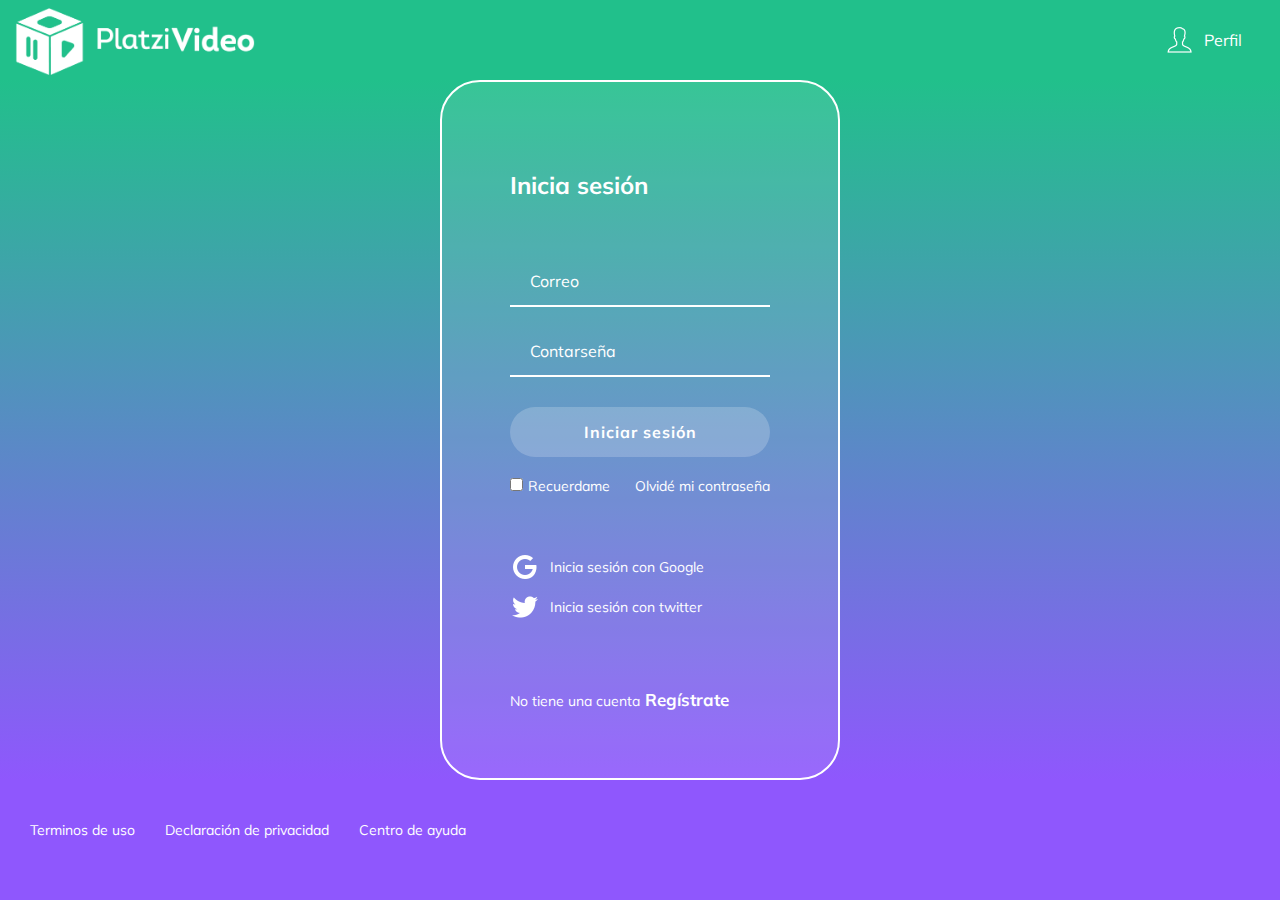
==== html/login.html @ e2fe8d7d "fin de proyecto y la pantalla de inicio de siesión" ====
<!DOCTYPE html>
<html lang="en">
  <head>
    <meta charset="UTF-8">
    <meta http-equiv="X-UA-Compatible" content="IE=edge">
    <meta name="viewport" content="width=device-width, initial-scale=1.0">
    <title>Document</title>
    <link rel="stylesheet" href="../css/frontend.css">
    <link rel="preconnect" href="https://fonts.googleapis.com">
    <link href="https://fonts.googleapis.com/css2?family=Mulish:wght@300;500;600&amp;display=swap" rel="stylesheet">
  </head>
  <body></body>
  <header class="header header__verde"><img class="header__img" src="../images/logo-platzi-video-BW2.png"/>
    <div class="header__menu">
      <div class="header__menu--profile"><img src="../images/icons8-usuario-30.png" alt=""/>
        <p>Perfil</p>
      </div>
      <div class="lista">
        <ul>
          <li><a href="/">Cuenta</a></li>
          <li><a href="/">Cerrar sesión</a></li>
        </ul>
      </div>
    </div>
  </header>
  <section class="login">
    <section class="login__container"> 
      <h2>Inicia sesión</h2>
      <form class="login__container--form">
        <input class="input__login" type="text" placeholder="Correo">
        <input class="input__login" type="password" placeholder="Contarseña">
        <button class="button">Iniciar sesión</button>
        <div class="login__container--remember-me">
          <label>
            <input type="checkbox" name="" id="cbox1" value="Checkbox"><span>Recuerdame</span>
          </label><a href="/">Olvidé mi contraseña</a>
        </div>
      </form>
      <section class="login__container--social-media">
        <div><img src="../images/icons8-logo-de-google-30.png" alt="Google"><span>Inicia sesión con Google</span></div>
        <div><img src="../images/icons8-twitter-30.png" alt="Google"><span>Inicia sesión con twitter</span></div>
      </section>
      <p class="login__container--register">No tiene una cuenta<a href="">Regístrate</a></p>
    </section>
  </section>
  <footer class="footer"><a href="/">Terminos de uso</a><a href="/">Declaración de privacidad</a><a href="/">Centro de ayuda</a></footer>
</html>
---- css/frontend.css ----
* {
  margin: 0;
  -webkit-box-sizing: border-box;
          box-sizing: border-box;
}

body {
  background-color: #8f57fd;
  font-family: "Mulish", sans-serif;
}

.header__purpura {
  background-color: #8f57fd;
  width: 100%;
  height: 80px;
  display: -webkit-box;
  display: -ms-flexbox;
  display: flex;
  -webkit-box-pack: justify;
      -ms-flex-pack: justify;
          justify-content: space-between;
  -webkit-box-align: center;
      -ms-flex-align: center;
          align-items: center;
}

.header__verde {
  background-color: #21c08b;
  width: 100%;
  height: 80px;
  display: -webkit-box;
  display: -ms-flexbox;
  display: flex;
  -webkit-box-pack: justify;
      -ms-flex-pack: justify;
          justify-content: space-between;
  -webkit-box-align: center;
      -ms-flex-align: center;
          align-items: center;
}

.header__img {
  margin-top: 3px;
  margin-left: 10px;
  width: 250px;
}

.header__menu {
  margin-right: 30px;
}
.header__menu--profile {
  display: -webkit-box;
  display: -ms-flexbox;
  display: flex;
  margin-right: 8px;
  -webkit-box-align: center;
      -ms-flex-align: center;
          align-items: center;
  color: #ffffff;
}
.header__menu--profile img {
  margin-right: 10px;
}
.header__menu ul {
  display: none;
  list-style: none;
  padding: 0;
  position: absolute;
  width: 100px;
  text-align: right;
  margin: 0px 0px 0px -14px;
}
.header__menu li {
  margin: 10px 0px;
}
.header__menu li a {
  text-decoration: none;
  color: #ffffff;
}
.header__menu li a:hover {
  text-decoration: underline;
}
.header__menu:hover ul, .header__menu ul:hover {
  display: block;
}

.main {
  margin-top: 70px;
  height: 170px;
  -webkit-box-pack: center;
      -ms-flex-pack: center;
          justify-content: center;
}
.main__title {
  color: #ffffff;
  font-size: 25px;
  margin-bottom: 20px;
  display: -webkit-box;
  display: -ms-flexbox;
  display: flex;
  -webkit-box-orient: vertical;
  -webkit-box-direction: normal;
      -ms-flex-direction: column;
          flex-direction: column;
  -webkit-box-pack: center;
      -ms-flex-pack: center;
          justify-content: center;
  -webkit-box-align: center;
      -ms-flex-align: center;
          align-items: center;
}

.input {
  display: -webkit-box;
  display: -ms-flexbox;
  display: flex;
  -ms-grid-column-align: center;
      justify-self: center;
  background-color: rgba(255, 255, 255, 0.1);
  border: 2px solid #ffffff;
  border-radius: 25px;
  color: #ffffff;
  font-family: "Mulish", sans-serif;
  font-size: 16px;
  height: 50px;
  margin: 0 auto;
  padding: 0px 20px;
  width: 70%;
  outline: none;
}

::-webkit-input-placeholder {
  color: #ffffff;
}

::-moz-placeholder {
  color: #ffffff;
}

:-ms-input-placeholder {
  color: #ffffff;
}

::-ms-input-placeholder {
  color: #ffffff;
}

::placeholder {
  color: #ffffff;
}

::-webkit-scrollbar {
  display: none;
}

.carousel {
  width: 100%;
  overflow: scroll;
  padding: 30px;
  position: relative;
}
.carousel span {
  color: #ffffff;
}
.carousel__container {
  white-space: nowrap;
  margin: 70px 0px;
  padding-bottom: 10px;
}
.carousel-item {
  background-color: palevioletred;
  width: 200px;
  height: 250px;
  border-radius: 20px;
  overflow: hidden;
  margin-right: 10px;
  display: inline-block;
  cursor: pointer;
  -webkit-transition: 450ms all;
  transition: 450ms all;
  -webkit-transform-origin: center left;
          transform-origin: center left;
  position: relative;
}
.carousel-item:hover ~ .carousel-item {
  -webkit-transform: translate3d(100px, 0, 0);
          transform: translate3d(100px, 0, 0);
}
.carousel__container:hover .carousel-item {
  opacity: 0.3;
}
.carousel__container:hover .carousel-item:hover {
  -webkit-transform: scale(1.5);
          transform: scale(1.5);
  opacity: 1;
}
.carousel-item__img {
  width: 200px;
  height: 250px;
  -o-object-fit: cover;
     object-fit: cover;
}
.carousel-item__details {
  background: -webkit-gradient(linear, left bottom, left top, from(rgba(0, 0, 0, 0.9)), to(rgba(0, 0, 0, 0)));
  background: linear-gradient(to top, rgba(0, 0, 0, 0.9) 0%, rgba(0, 0, 0, 0) 100%);
  font-size: 10px;
  opacity: 0;
  -webkit-transition: 450ms opacity;
  transition: 450ms opacity;
  padding: 180px 10px 10px 10px;
  position: absolute;
  top: 0px;
  left: 0;
  right: 0;
  bottom: 0;
}
.carousel-item__details div img {
  width: 25px;
}
.carousel-item__details p {
  color: #ffffff;
}
.carousel-item__details:hover {
  opacity: 1;
}

.login {
  background: -webkit-gradient(linear, left top, left bottom, from(#21c08b), to(#8f57fd));
  background: linear-gradient(#21c08b, #8f57fd);
  display: -webkit-box;
  display: -ms-flexbox;
  display: flex;
  -webkit-box-align: center;
      -ms-flex-align: center;
          align-items: center;
  -webkit-box-pack: center;
      -ms-flex-pack: center;
          justify-content: center;
  -webkit-box-orient: vertical;
  -webkit-box-direction: normal;
      -ms-flex-direction: column;
          flex-direction: column;
  padding: 0px 30px;
  min-height: calc(80vh - 200px);
  min-width: 30%;
}
.login__container {
  background-color: rgba(255, 255, 255, 0.1);
  border: 2px solid #ffffff;
  border-radius: 40px;
  color: #ffffff;
  padding: 60px 68px 40px;
  min-height: 700px;
  width: 400px;
  display: -webkit-box;
  display: -ms-flexbox;
  display: flex;
  -webkit-box-orient: vertical;
  -webkit-box-direction: normal;
      -ms-flex-direction: column;
          flex-direction: column;
  -ms-flex-pack: distribute;
      justify-content: space-around;
}
.login__container--form {
  display: -webkit-box;
  display: -ms-flexbox;
  display: flex;
  -webkit-box-orient: vertical;
  -webkit-box-direction: normal;
      -ms-flex-direction: column;
          flex-direction: column;
}
.login__container--form label {
  font-size: 14px;
}
.login__container--remember-me {
  color: #ffffff;
  display: -webkit-box;
  display: -ms-flexbox;
  display: flex;
  -webkit-box-pack: justify;
      -ms-flex-pack: justify;
          justify-content: space-between;
  margin-top: 10px;
}
.login__container--remember-me span {
  margin-left: 5px;
}
.login__container--remember-me a {
  color: #ffffff;
  font-size: 14px;
  text-decoration: none;
}
.login__container--remember-me a:hover {
  text-decoration: underline;
}
.login__container--social-media > div {
  display: -webkit-box;
  display: -ms-flexbox;
  display: flex;
  -webkit-box-align: center;
      -ms-flex-align: center;
          align-items: center;
  font-size: 14px;
  margin-bottom: 10px;
}
.login__container--social-media > div > img {
  width: 30px;
  margin-right: 10px;
}
.login__container--register {
  font-size: 14px;
}
.login__container--register a {
  font-size: 17px;
  text-decoration: none;
  color: #ffffff;
  margin-left: 5px;
  font-weight: bold;
}
.login__container--register a:hover {
  text-decoration: underline;
}

.input__login {
  background-color: transparent;
  border-bottom: 2px solid #ffffff;
  border-top: 0px;
  border-left: 0px;
  border-right: 0px;
  font-size: 16px;
  font-family: "Mulish", sans-serif;
  margin-bottom: 20px;
  padding: 0px 20px;
  outline: none;
  color: #ffffff;
  height: 50px;
}

.button {
  background-color: rgba(255, 255, 255, 0.2);
  border: none;
  border-radius: 25px;
  color: #ffffff;
  cursor: pointer;
  font-size: 16px;
  font-weight: bold;
  font-family: "Mulish", sans-serif;
  height: 50px;
  letter-spacing: 1px;
  margin: 10px 0px;
}

.footer {
  display: -webkit-box;
  display: -ms-flexbox;
  display: flex;
  -webkit-box-align: center;
      -ms-flex-align: center;
          align-items: center;
  height: 100px;
  width: 100%;
  background-color: #8f57fd;
}
.footer a {
  color: #ffffff;
  cursor: pointer;
  font-size: 14px;
  padding-left: 30px;
  text-decoration: none;
}
.footer a:hover {
  text-decoration: underline;
}
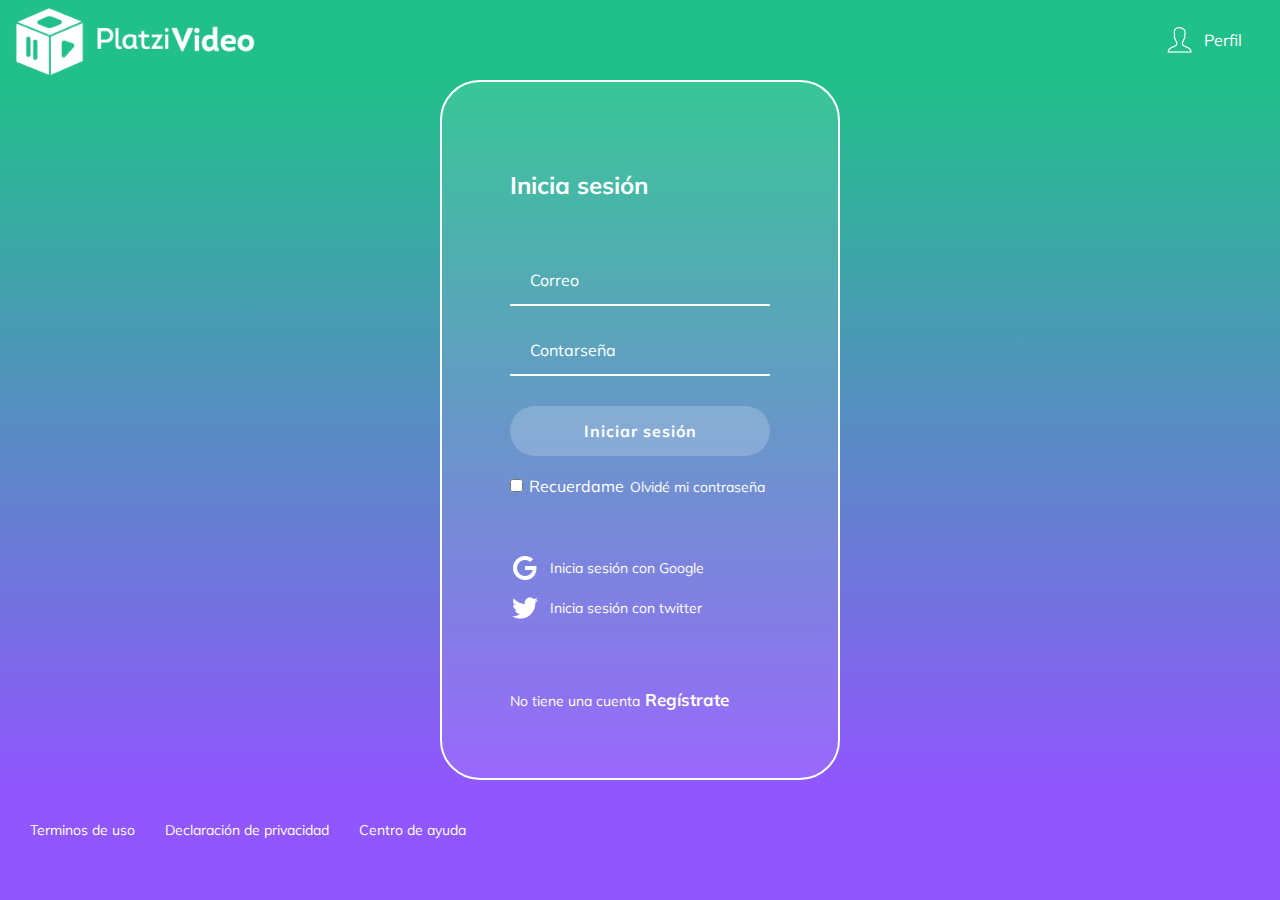
==== commit 306c83b6: "remember" ====
--- a/html/login.html
+++ b/html/login.html
@@ -32,8 +32,8 @@
         <button class="button">Iniciar sesión</button>
         <div class="login__container--remember-me">
           <label>
-            <input type="checkbox" name="" id="cbox1" value="Checkbox"><span>Recuerdame</span>
-          </label><a href="/">Olvidé mi contraseña</a>
+            <input type="checkbox" name="" id="cbox1" value="Checkbox"><span>Recuerdame</span><a href="/">Olvidé mi contraseña</a>
+          </label>
         </div>
       </form>
       <section class="login__container--social-media">
--- a/css/frontend.css
+++ b/css/frontend.css
@@ -282,10 +282,14 @@
   -webkit-box-pack: justify;
       -ms-flex-pack: justify;
           justify-content: space-between;
+  -webkit-box-align: center;
+      -ms-flex-align: center;
+          align-items: center;
   margin-top: 10px;
 }
 .login__container--remember-me span {
-  margin-left: 5px;
+  margin: 0px 6px;
+  font-size: 16px;
 }
 .login__container--remember-me a {
   color: #ffffff;
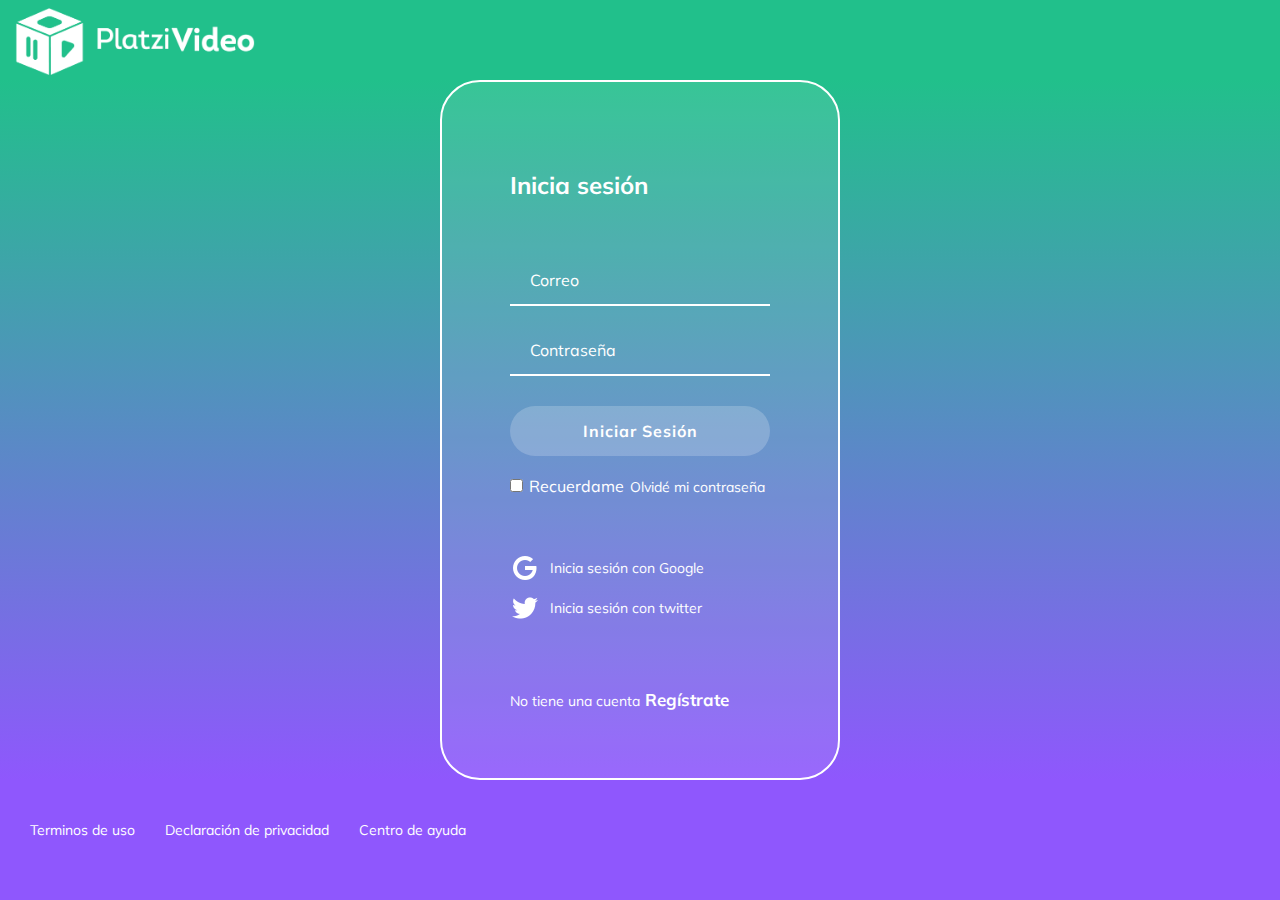
==== commit 76d35e1e: "finalizacion y creacion de pagina not found" ====
--- a/html/login.html
+++ b/html/login.html
@@ -4,13 +4,13 @@
     <meta charset="UTF-8">
     <meta http-equiv="X-UA-Compatible" content="IE=edge">
     <meta name="viewport" content="width=device-width, initial-scale=1.0">
-    <title>Document</title>
+    <title>Platzi Video</title>
     <link rel="stylesheet" href="../css/frontend.css">
     <link rel="preconnect" href="https://fonts.googleapis.com">
     <link href="https://fonts.googleapis.com/css2?family=Mulish:wght@300;500;600&amp;display=swap" rel="stylesheet">
   </head>
   <body></body>
-  <header class="header header__verde"><img class="header__img" src="../images/logo-platzi-video-BW2.png"/>
+  <header class="header header__verde"><img class="header__img" tabindex="0" src="../images/logo-platzi-video-BW2.png"/>
     <div class="header__menu">
       <div class="header__menu--profile"><img src="../images/icons8-usuario-30.png" alt=""/>
         <p>Perfil</p>
@@ -25,14 +25,13 @@
   </header>
   <section class="login">
     <section class="login__container"> 
-      <h2>Inicia sesión</h2>
+      <h2 tabindex="0">Inicia sesión</h2>
       <form class="login__container--form">
-        <input class="input__login" type="text" placeholder="Correo">
-        <input class="input__login" type="password" placeholder="Contarseña">
-        <button class="button">Iniciar sesión</button>
+        <input class="input__login" type="text" placeholder="Correo"/>
+        <input class="input__login" type="password" placeholder="Contraseña"/><a class="button" href="../html/index.html">Iniciar Sesión</a>
         <div class="login__container--remember-me">
           <label>
-            <input type="checkbox" name="" id="cbox1" value="Checkbox"><span>Recuerdame</span><a href="/">Olvidé mi contraseña</a>
+            <input type="checkbox" name="" id="cbox1" value="Checkbox"><span>Recuerdame</span><a href="./not-found.html">Olvidé mi contraseña</a>
           </label>
         </div>
       </form>
@@ -40,8 +39,8 @@
         <div><img src="../images/icons8-logo-de-google-30.png" alt="Google"><span>Inicia sesión con Google</span></div>
         <div><img src="../images/icons8-twitter-30.png" alt="Google"><span>Inicia sesión con twitter</span></div>
       </section>
-      <p class="login__container--register">No tiene una cuenta<a href="">Regístrate</a></p>
+      <p class="login__container--register">No tiene una cuenta<a class="login__container--register-link" href="./registro.html">Regístrate</a></p>
     </section>
   </section>
-  <footer class="footer"><a href="/">Terminos de uso</a><a href="/">Declaración de privacidad</a><a href="/">Centro de ayuda</a></footer>
+  <footer class="footer"><a href="./not-found.html">Terminos de uso</a><a href="./not-found.html">Declaración de privacidad</a><a href="./not-found.html">Centro de ayuda</a></footer>
 </html>--- a/css/frontend.css
+++ b/css/frontend.css
@@ -1,3 +1,5 @@
+/* Media Queries Mixin
+**********************/
 * {
   margin: 0;
   -webkit-box-sizing: border-box;
@@ -37,6 +39,9 @@
   -webkit-box-align: center;
       -ms-flex-align: center;
           align-items: center;
+}
+.header__verde .header__menu--profile {
+  display: none;
 }
 
 .header__img {
@@ -149,18 +154,18 @@
   color: #ffffff;
 }
 
-::-webkit-scrollbar {
-  display: none;
-}
-
+/*::-webkit-scrollbar{
+    display: none;
+}*/
 .carousel {
   width: 100%;
   overflow: scroll;
   padding: 30px;
   position: relative;
 }
-.carousel span {
-  color: #ffffff;
+.carousel h2 {
+  color: #ffffff;
+  font-size: 25px;
 }
 .carousel__container {
   white-space: nowrap;
@@ -316,14 +321,14 @@
 .login__container--register {
   font-size: 14px;
 }
-.login__container--register a {
+.login__container--register-link, .iniciar-sesion {
   font-size: 17px;
   text-decoration: none;
   color: #ffffff;
   margin-left: 5px;
   font-weight: bold;
 }
-.login__container--register a:hover {
+.login__container--register-link:hover, .iniciar-sesion:hover {
   text-decoration: underline;
 }
 
@@ -343,6 +348,16 @@
 }
 
 .button {
+  display: -webkit-box;
+  display: -ms-flexbox;
+  display: flex;
+  -webkit-box-pack: center;
+      -ms-flex-pack: center;
+          justify-content: center;
+  -webkit-box-align: center;
+      -ms-flex-align: center;
+          align-items: center;
+  text-decoration: none;
   background-color: rgba(255, 255, 255, 0.2);
   border: none;
   border-radius: 25px;
@@ -376,4 +391,120 @@
 }
 .footer a:hover {
   text-decoration: underline;
+}
+
+.iniciar-sesion {
+  display: inline-block;
+  margin: 0 auto;
+}
+
+@media only screen and (max-width: 600px) {
+  .login__container {
+    background-color: transparent;
+    border: none;
+    padding: 0px;
+    width: 100%;
+  }
+
+  .footer {
+    -webkit-box-align: start;
+        -ms-flex-align: start;
+            align-items: flex-start;
+    -webkit-box-orient: vertical;
+    -webkit-box-direction: normal;
+        -ms-flex-direction: column;
+            flex-direction: column;
+  }
+}
+.log-404 {
+  background: -webkit-gradient(linear, left top, left bottom, from(#21c08b), to(#8f57fd));
+  background: linear-gradient(#21c08b, #8f57fd);
+  display: -webkit-box;
+  display: -ms-flexbox;
+  display: flex;
+  -webkit-box-align: center;
+      -ms-flex-align: center;
+          align-items: center;
+  -webkit-box-pack: center;
+      -ms-flex-pack: center;
+          justify-content: center;
+  -webkit-box-orient: vertical;
+  -webkit-box-direction: normal;
+      -ms-flex-direction: column;
+          flex-direction: column;
+  padding: 0px 30px;
+  height: 400px;
+  min-width: 30%;
+}
+.log-404__container {
+  background-color: rgba(255, 255, 255, 0.1);
+  border: 2px solid #ffffff;
+  border-radius: 40px;
+  color: #ffffff;
+  padding: 60px 68px 40px;
+  min-height: 300px;
+  width: 400px;
+  display: -webkit-box;
+  display: -ms-flexbox;
+  display: flex;
+  -webkit-box-orient: vertical;
+  -webkit-box-direction: normal;
+      -ms-flex-direction: column;
+          flex-direction: column;
+  -ms-flex-pack: distribute;
+      justify-content: space-around;
+}
+
+.text {
+  text-align: center;
+  margin-top: 56px;
+  color: #fff;
+  font-size: 1em;
+  font-family: sans-serif;
+  text-transform: uppercase;
+}
+
+.animated {
+  -webkit-animation-duration: 2.5s;
+          animation-duration: 2.5s;
+  -webkit-animation-fill-mode: both;
+          animation-fill-mode: both;
+  -webkit-animation-iteration-count: infinite;
+          animation-iteration-count: infinite;
+}
+
+@-webkit-keyframes pulse {
+  0% {
+    -webkit-transform: scale(1);
+            transform: scale(1);
+  }
+  50% {
+    -webkit-transform: scale(1.1);
+            transform: scale(1.1);
+  }
+  100% {
+    -webkit-transform: scale(1);
+            transform: scale(1);
+  }
+}
+
+@keyframes pulse {
+  0% {
+    -webkit-transform: scale(1);
+            transform: scale(1);
+  }
+  50% {
+    -webkit-transform: scale(1.1);
+            transform: scale(1.1);
+  }
+  100% {
+    -webkit-transform: scale(1);
+            transform: scale(1);
+  }
+}
+.pulse {
+  -webkit-animation-name: pulse;
+          animation-name: pulse;
+  -webkit-animation-duration: 1s;
+          animation-duration: 1s;
 }